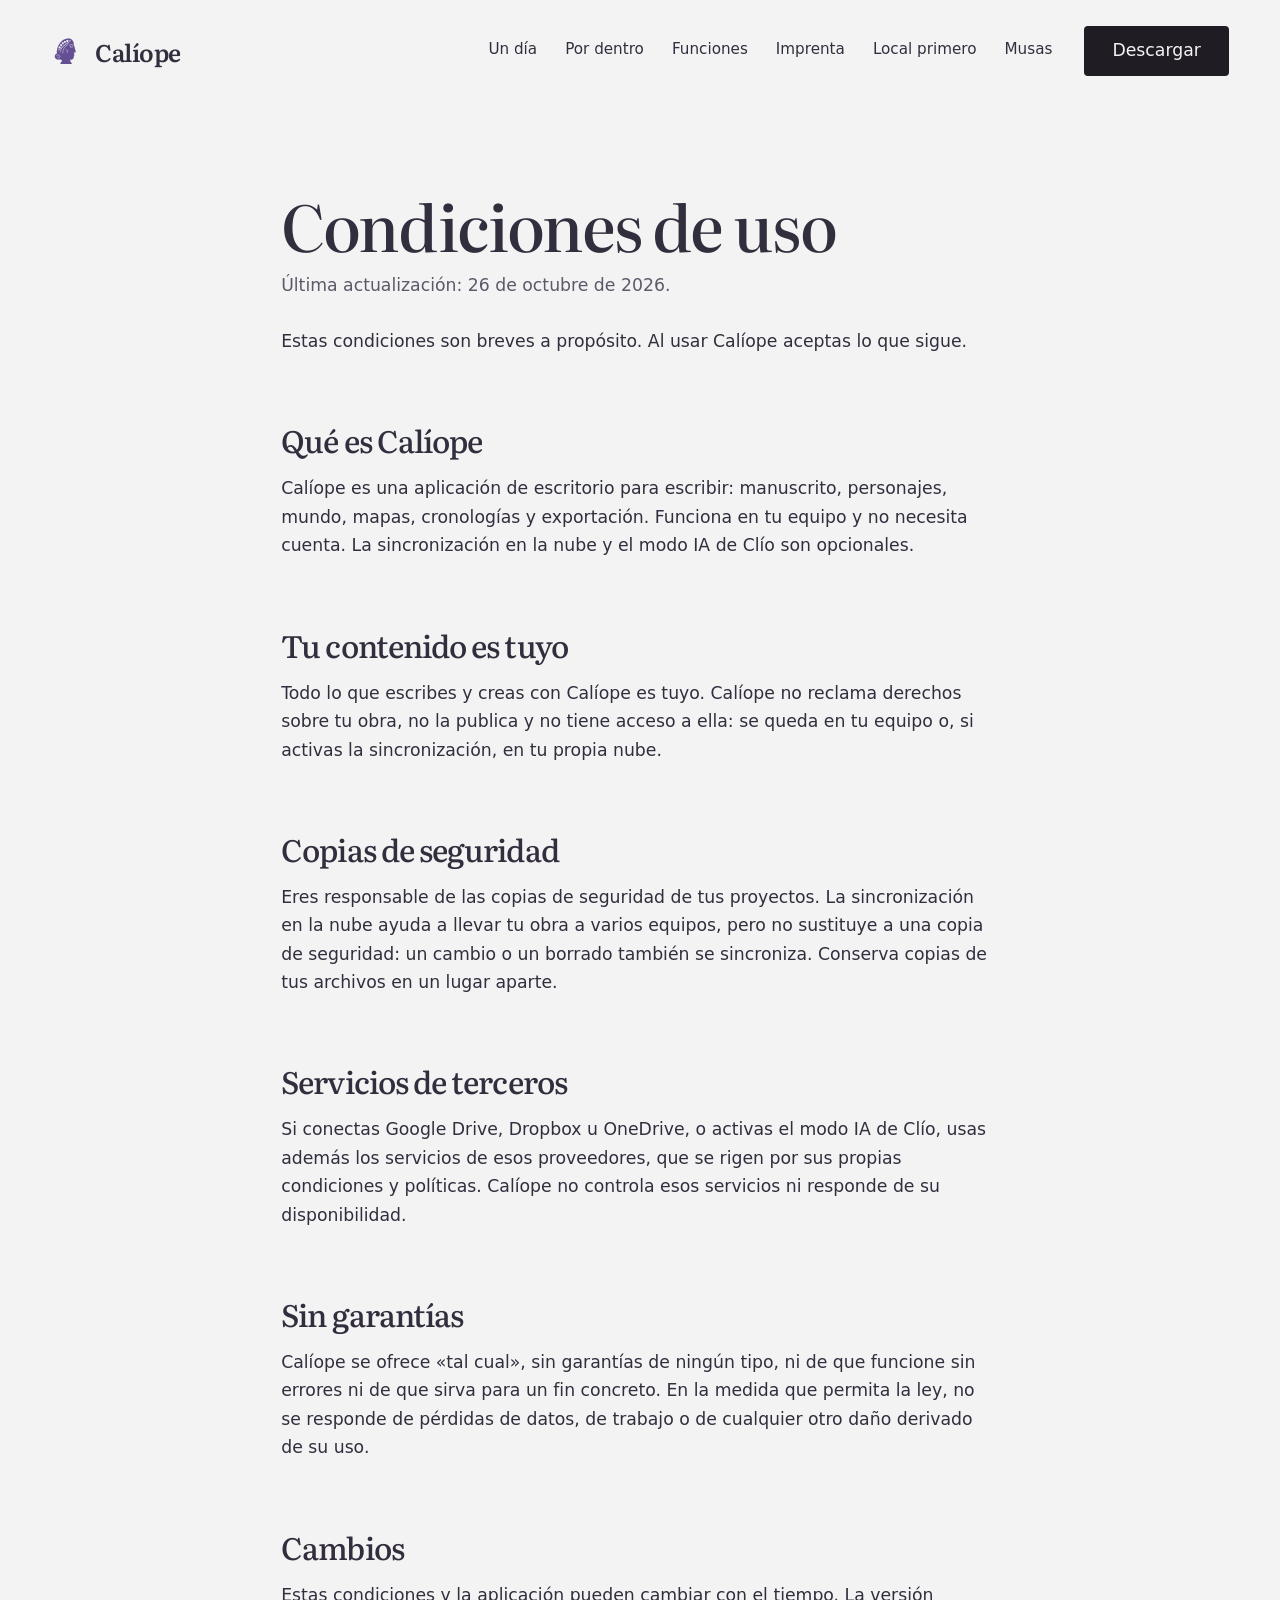
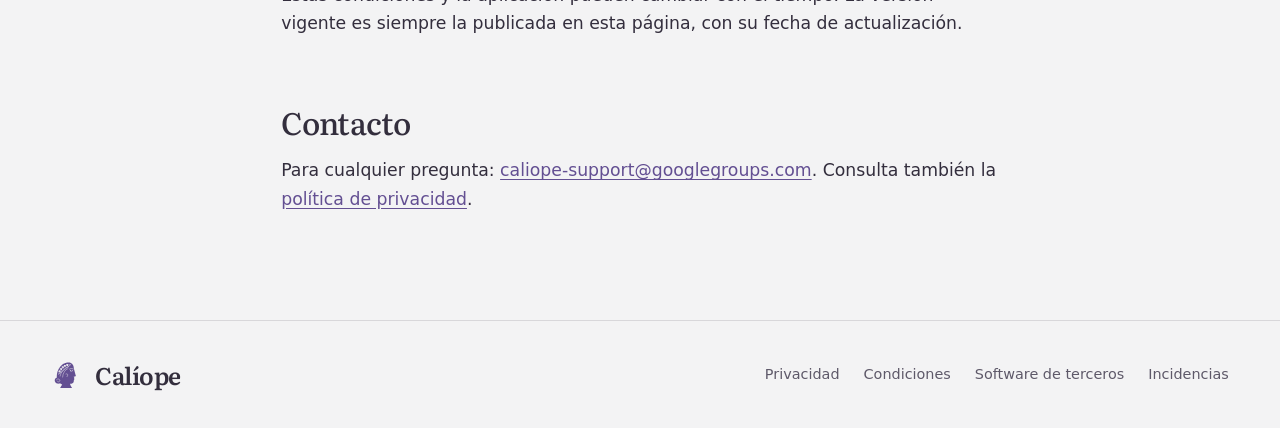
==== docs/condiciones.html @ ecb9c1c0 "Web: páginas de privacidad y condiciones Co-Authored-By: Claude Sonnet 5.5 <noreply@anthropic.com>" ====
<!doctype html>
<html lang="es">
<head>
<meta charset="utf-8">
<meta name="viewport" content="width=device-width, initial-scale=1">
<title>Condiciones de uso — Calíope</title>
<meta name="description" content="Condiciones de uso de Calíope: qué es la aplicación, de quién es tu contenido y qué responsabilidades hay.">
<meta name="theme-color" content="#F3F3F4">
<meta name="color-scheme" content="light">
<meta property="og:title" content="Condiciones de uso — Calíope">
<meta property="og:description" content="Condiciones de uso de Calíope: qué es la aplicación, de quién es tu contenido y qué responsabilidades hay.">
<meta property="og:type" content="website">
<meta property="og:image" content="https://marinaescobar.github.io/caliope/assets/og.png">
<meta name="twitter:card" content="summary_large_image">
<link rel="icon" href="assets/favicon.png" type="image/png" sizes="256x256">
<link rel="apple-touch-icon" href="assets/favicon.png">
<link rel="stylesheet" href="css/style.css">
<link rel="stylesheet" href="css/extra.css">
<style>.doc{padding:clamp(40px,7vw,96px) 0}.doc .wrap{max-width:820px}.doc h1{font-size:clamp(2.4rem,5vw,4rem);line-height:1.02}.doc h2{font-size:clamp(1.5rem,2.4vw,2rem);line-height:1.1;margin:2.2em 0 .5em}.doc p,.doc li{line-height:1.65;max-width:42em}.doc .upd{color:var(--muted);margin:14px 0 28px}.doc ul{padding-left:1.2em}.doc a{color:var(--accent);text-decoration:underline;text-underline-offset:3px}.doc code{overflow-wrap:anywhere}</style>
<script>document.documentElement.className+=" js"</script>
</head>
<body>
<a class="skip" href="#contenido">Saltar al contenido</a>
<svg width="0" height="0" style="position:absolute"><defs>
<symbol id="pen" viewBox="0 0 24 24" fill="none" stroke="currentColor" stroke-width="1.4" stroke-linecap="round" stroke-linejoin="round"><path d="M4 20l1-4L17 4l3 3L8 19z"/><path d="M14 7l3 3"/></symbol>
<symbol id="tree" viewBox="0 0 24 24" fill="none" stroke="currentColor" stroke-width="1.4" stroke-linecap="round" stroke-linejoin="round"><rect x="9" y="3" width="6" height="5" rx="1"/><rect x="3" y="16" width="6" height="5" rx="1"/><rect x="15" y="16" width="6" height="5" rx="1"/><path d="M12 8v4M6 16v-4h12v4"/></symbol>
<symbol id="user" viewBox="0 0 24 24" fill="none" stroke="currentColor" stroke-width="1.4" stroke-linecap="round" stroke-linejoin="round"><circle cx="12" cy="8" r="4"/><path d="M4 21c1-4 4-6 8-6s7 2 8 6"/></symbol>
<symbol id="globe" viewBox="0 0 24 24" fill="none" stroke="currentColor" stroke-width="1.4" stroke-linecap="round" stroke-linejoin="round"><circle cx="12" cy="12" r="9"/><path d="M3 12h18M12 3c3 3 3 15 0 18M12 3c-3 3-3 15 0 18"/></symbol>
<symbol id="net" viewBox="0 0 24 24" fill="none" stroke="currentColor" stroke-width="1.4" stroke-linecap="round" stroke-linejoin="round"><circle cx="6" cy="6" r="2.5"/><circle cx="18" cy="8" r="2.5"/><circle cx="12" cy="18" r="2.5"/><path d="M8 7l8 1M7 8l4 8M17 10l-4 6"/></symbol>
<symbol id="clock" viewBox="0 0 24 24" fill="none" stroke="currentColor" stroke-width="1.4" stroke-linecap="round" stroke-linejoin="round"><circle cx="12" cy="12" r="9"/><path d="M12 7v5l3 2"/></symbol>
<symbol id="map" viewBox="0 0 24 24" fill="none" stroke="currentColor" stroke-width="1.4" stroke-linecap="round" stroke-linejoin="round"><path d="M3 6l6-2 6 2 6-2v14l-6 2-6-2-6 2z"/><path d="M9 4v14M15 6v14"/></symbol>
<symbol id="book" viewBox="0 0 24 24" fill="none" stroke="currentColor" stroke-width="1.4" stroke-linecap="round" stroke-linejoin="round"><path d="M4 5c3-1 6-1 8 1 2-2 5-2 8-1v13c-3-1-6-1-8 1-2-2-5-2-8-1z"/><path d="M12 6v13"/></symbol>
<symbol id="wifi" viewBox="0 0 24 24" fill="none" stroke="currentColor" stroke-width="1.4" stroke-linecap="round" stroke-linejoin="round"><path d="M3 9c5-5 13-5 18 0M6 13c3-3 9-3 12 0M12 18h.01"/><path d="M4 4l16 16"/></symbol>
<symbol id="key" viewBox="0 0 24 24" fill="none" stroke="currentColor" stroke-width="1.4" stroke-linecap="round" stroke-linejoin="round"><circle cx="8" cy="12" r="4"/><path d="M12 12h9M18 12v4"/></symbol>
<symbol id="save" viewBox="0 0 24 24" fill="none" stroke="currentColor" stroke-width="1.4" stroke-linecap="round" stroke-linejoin="round"><path d="M5 4h12l2 2v14H5z"/><path d="M8 4v5h7V4M8 20v-6h8v6"/></symbol>
<symbol id="dl" viewBox="0 0 24 24" fill="none" stroke="currentColor" stroke-width="1.8" stroke-linecap="round" stroke-linejoin="round"><path d="M12 4v11M7 11l5 5 5-5M5 20h14"/></symbol>
</defs></svg>

<header class="top"><a class="brand" href="index.html"><span class="mark" aria-hidden="true"><!--LOGO--><svg xmlns="http://www.w3.org/2000/svg" viewBox="0 0 100 100"><defs><mask id="m" maskUnits="userSpaceOnUse" x="0" y="0" width="100" height="100"><rect width="100" height="100" fill="#fff"/><path d="M57.00 19.50C41.00 19.50 27.00 30.00 22.50 47.00Z" fill="none" stroke="#000" stroke-width="1.25" stroke-linecap="round"/><path d="M50.21 19.38C51.03 22.15 48.99 24.60 46.12 24.30C45.30 21.53 47.35 19.07 50.21 19.38Z" fill="#000"/><path d="M50.53 20.82C48.04 22.29 45.16 20.90 44.76 18.04C47.25 16.58 50.13 17.97 50.53 20.82Z" fill="#000"/><path d="M42.95 21.58C44.34 24.11 42.86 26.94 39.99 27.26C38.60 24.73 40.08 21.89 42.95 21.58Z" fill="#000"/><path d="M43.56 22.92C41.44 24.88 38.33 24.14 37.34 21.43C39.45 19.47 42.56 20.22 43.56 22.92Z" fill="#000"/><path d="M36.34 25.26C38.24 27.44 37.40 30.52 34.67 31.44C32.77 29.27 33.61 26.18 36.34 25.26Z" fill="#000"/><path d="M37.23 26.45C35.58 28.81 32.38 28.75 30.83 26.32C32.48 23.95 35.68 24.01 37.23 26.45Z" fill="#000"/><path d="M30.60 30.34C32.92 32.06 32.76 35.25 30.28 36.73C27.96 35.01 28.13 31.81 30.60 30.34Z" fill="#000"/><path d="M31.72 31.31C30.61 33.97 27.47 34.58 25.44 32.54C26.55 29.87 29.69 29.26 31.72 31.31Z" fill="#000"/><path d="M25.94 36.70C28.56 37.90 29.07 41.06 26.95 43.02C24.33 41.82 23.82 38.67 25.94 36.70Z" fill="#000"/><path d="M27.23 37.42C26.70 40.25 23.76 41.51 21.34 39.93C21.87 37.10 24.81 35.84 27.23 37.42Z" fill="#000"/><path d="M52 25.5C38 29 29 41 27 53" fill="none" stroke="#000" stroke-width="1.25" stroke-linecap="round" stroke-linejoin="round"/><path d="M50 31C41 35 35 44 34 56" fill="none" stroke="#000" stroke-width="1.25" stroke-linecap="round" stroke-linejoin="round"/><path d="M16 64C19 60 25 61 26 66C26 70 21 72 19 69" fill="none" stroke="#000" stroke-width="1.25" stroke-linecap="round" stroke-linejoin="round"/><path d="M44 47C49 44.5 51.5 50 47 55" fill="none" stroke="#000" stroke-width="1.25" stroke-linecap="round" stroke-linejoin="round"/><path d="M54.5 32.5C58 30.5 62 30.5 65.2 32.2" fill="none" stroke="#000" stroke-width="1.5" stroke-linecap="round"/><path d="M55.5 37.5C57.5 34.8 62 34.8 64.8 37.2C62 40 57.5 40.2 55.5 37.5Z" fill="#000"/><circle cx="60.4" cy="37.3" r="1.9" fill="#fff"/></mask></defs><path d="M54.00 13.00L55.46 13.35L56.86 13.83L58.17 14.44L59.41 15.16L60.56 16.00L61.63 16.93L62.61 17.95L63.50 19.06L64.30 20.25L65.00 21.50L65.60 22.81L66.09 24.18L66.49 25.59L66.77 27.03L66.94 28.51L67.00 30.00L72.50 50.50L73.19 52.31L72.31 53.69L70.00 54.50L66.50 55.20L68.12 57.40L69.00 59.00L68.36 60.15L67.50 61.00L68.50 62.56L68.00 64.50L66.91 66.06L66.80 68.00L66.85 69.49L66.50 70.94L65.75 72.28L64.59 73.49L63.00 74.50L61.75 75.03L60.52 75.42L59.31 75.70L58.15 75.88L57.04 75.97L56.00 76.00L56.30 77.09L56.64 78.18L57.04 79.27L57.49 80.36L57.98 81.45L58.53 82.55L59.12 83.64L59.77 84.73L60.46 85.82L61.21 86.91L62.00 88.00L27.00 88.00L27.67 86.70L28.33 85.47L29.00 84.30L29.67 83.17L30.33 82.09L31.00 81.04L31.67 80.01L32.33 79.00L33.00 78.00L31.84 77.46L30.70 76.87L29.59 76.23L28.51 75.56L27.47 74.83L26.69 74.25L25.16 74.91L23.39 75.35L21.50 75.50L19.61 75.35L17.84 74.91L16.20 74.20L14.73 73.27L13.47 72.12L12.43 70.79L11.66 69.31L11.17 67.71L11.00 66.00L11.17 64.29L11.66 62.69L12.43 61.21L13.47 59.88L14.73 58.73L16.20 57.80L17.12 57.40L17.04 56.42L17.00 55.00L17.02 53.44L17.10 51.88L17.22 50.34L17.39 48.82L17.60 47.30L17.86 45.80L18.17 44.32L18.52 42.86L18.91 41.42L19.35 39.99L19.83 38.59L20.35 37.22L20.91 35.86L21.51 34.54L22.14 33.24L22.82 31.96L23.53 30.72L24.28 29.51L25.06 28.33L25.88 27.19L26.74 26.08L27.62 25.00L28.54 23.96L29.50 22.96L30.48 22.00L31.49 21.08L32.53 20.21L33.60 19.37L34.70 18.59L35.83 17.84L36.98 17.15L38.16 16.50L39.36 15.91L40.59 15.36L41.84 14.87L43.11 14.43L44.40 14.04L45.72 13.72L47.05 13.45L48.40 13.23L49.78 13.08L51.17 12.99L52.58 12.96L54.00 13.00Z" fill="currentColor" mask="url(#m)"/></svg><!--/LOGO--></span>Calíope</a>
<nav class="links"><a href="index.html#dia">Un día</a><a href="index.html#dentro">Por dentro</a><a href="index.html#funciones">Funciones</a><a href="index.html#imprenta">Imprenta</a><a href="index.html#local">Local primero</a><a href="index.html#musas">Musas</a></nav>
<a class="btn" href="index.html#descarga">Descargar</a></header>

<main id="contenido" tabindex="-1">
<section class="doc"><div class="wrap">
<h1>Condiciones de uso</h1>
<p class="upd">Última actualización: 26 de octubre de 2026.</p>
<p>Estas condiciones son breves a propósito. Al usar Calíope aceptas lo que sigue.</p>

<h2>Qué es Calíope</h2>
<p>Calíope es una aplicación de escritorio para escribir: manuscrito, personajes, mundo, mapas, cronologías y exportación. Funciona en tu equipo y no necesita cuenta. La sincronización en la nube y el modo IA de Clío son opcionales.</p>

<h2>Tu contenido es tuyo</h2>
<p>Todo lo que escribes y creas con Calíope es tuyo. Calíope no reclama derechos sobre tu obra, no la publica y no tiene acceso a ella: se queda en tu equipo o, si activas la sincronización, en tu propia nube.</p>

<h2>Copias de seguridad</h2>
<p>Eres responsable de las copias de seguridad de tus proyectos. La sincronización en la nube ayuda a llevar tu obra a varios equipos, pero no sustituye a una copia de seguridad: un cambio o un borrado también se sincroniza. Conserva copias de tus archivos en un lugar aparte.</p>

<h2>Servicios de terceros</h2>
<p>Si conectas Google Drive, Dropbox u OneDrive, o activas el modo IA de Clío, usas además los servicios de esos proveedores, que se rigen por sus propias condiciones y políticas. Calíope no controla esos servicios ni responde de su disponibilidad.</p>

<h2>Sin garantías</h2>
<p>Calíope se ofrece «tal cual», sin garantías de ningún tipo, ni de que funcione sin errores ni de que sirva para un fin concreto. En la medida que permita la ley, no se responde de pérdidas de datos, de trabajo o de cualquier otro daño derivado de su uso.</p>

<h2>Cambios</h2>
<p>Estas condiciones y la aplicación pueden cambiar con el tiempo. La versión vigente es siempre la publicada en esta página, con su fecha de actualización.</p>

<h2>Contacto</h2>
<p>Para cualquier pregunta: <a href="mailto:caliope-support@googlegroups.com">caliope-support@googlegroups.com</a>. Consulta también la <a href="privacidad.html">política de privacidad</a>.</p>
</div></section>
</main>
<footer><div class="wrap"><a class="brand" href="index.html"><span class="mark" aria-hidden="true"><!--LOGO--><svg xmlns="http://www.w3.org/2000/svg" viewBox="0 0 100 100"><defs><mask id="m" maskUnits="userSpaceOnUse" x="0" y="0" width="100" height="100"><rect width="100" height="100" fill="#fff"/><path d="M57.00 19.50C41.00 19.50 27.00 30.00 22.50 47.00Z" fill="none" stroke="#000" stroke-width="1.25" stroke-linecap="round"/><path d="M50.21 19.38C51.03 22.15 48.99 24.60 46.12 24.30C45.30 21.53 47.35 19.07 50.21 19.38Z" fill="#000"/><path d="M50.53 20.82C48.04 22.29 45.16 20.90 44.76 18.04C47.25 16.58 50.13 17.97 50.53 20.82Z" fill="#000"/><path d="M42.95 21.58C44.34 24.11 42.86 26.94 39.99 27.26C38.60 24.73 40.08 21.89 42.95 21.58Z" fill="#000"/><path d="M43.56 22.92C41.44 24.88 38.33 24.14 37.34 21.43C39.45 19.47 42.56 20.22 43.56 22.92Z" fill="#000"/><path d="M36.34 25.26C38.24 27.44 37.40 30.52 34.67 31.44C32.77 29.27 33.61 26.18 36.34 25.26Z" fill="#000"/><path d="M37.23 26.45C35.58 28.81 32.38 28.75 30.83 26.32C32.48 23.95 35.68 24.01 37.23 26.45Z" fill="#000"/><path d="M30.60 30.34C32.92 32.06 32.76 35.25 30.28 36.73C27.96 35.01 28.13 31.81 30.60 30.34Z" fill="#000"/><path d="M31.72 31.31C30.61 33.97 27.47 34.58 25.44 32.54C26.55 29.87 29.69 29.26 31.72 31.31Z" fill="#000"/><path d="M25.94 36.70C28.56 37.90 29.07 41.06 26.95 43.02C24.33 41.82 23.82 38.67 25.94 36.70Z" fill="#000"/><path d="M27.23 37.42C26.70 40.25 23.76 41.51 21.34 39.93C21.87 37.10 24.81 35.84 27.23 37.42Z" fill="#000"/><path d="M52 25.5C38 29 29 41 27 53" fill="none" stroke="#000" stroke-width="1.25" stroke-linecap="round" stroke-linejoin="round"/><path d="M50 31C41 35 35 44 34 56" fill="none" stroke="#000" stroke-width="1.25" stroke-linecap="round" stroke-linejoin="round"/><path d="M16 64C19 60 25 61 26 66C26 70 21 72 19 69" fill="none" stroke="#000" stroke-width="1.25" stroke-linecap="round" stroke-linejoin="round"/><path d="M44 47C49 44.5 51.5 50 47 55" fill="none" stroke="#000" stroke-width="1.25" stroke-linecap="round" stroke-linejoin="round"/><path d="M54.5 32.5C58 30.5 62 30.5 65.2 32.2" fill="none" stroke="#000" stroke-width="1.5" stroke-linecap="round"/><path d="M55.5 37.5C57.5 34.8 62 34.8 64.8 37.2C62 40 57.5 40.2 55.5 37.5Z" fill="#000"/><circle cx="60.4" cy="37.3" r="1.9" fill="#fff"/></mask></defs><path d="M54.00 13.00L55.46 13.35L56.86 13.83L58.17 14.44L59.41 15.16L60.56 16.00L61.63 16.93L62.61 17.95L63.50 19.06L64.30 20.25L65.00 21.50L65.60 22.81L66.09 24.18L66.49 25.59L66.77 27.03L66.94 28.51L67.00 30.00L72.50 50.50L73.19 52.31L72.31 53.69L70.00 54.50L66.50 55.20L68.12 57.40L69.00 59.00L68.36 60.15L67.50 61.00L68.50 62.56L68.00 64.50L66.91 66.06L66.80 68.00L66.85 69.49L66.50 70.94L65.75 72.28L64.59 73.49L63.00 74.50L61.75 75.03L60.52 75.42L59.31 75.70L58.15 75.88L57.04 75.97L56.00 76.00L56.30 77.09L56.64 78.18L57.04 79.27L57.49 80.36L57.98 81.45L58.53 82.55L59.12 83.64L59.77 84.73L60.46 85.82L61.21 86.91L62.00 88.00L27.00 88.00L27.67 86.70L28.33 85.47L29.00 84.30L29.67 83.17L30.33 82.09L31.00 81.04L31.67 80.01L32.33 79.00L33.00 78.00L31.84 77.46L30.70 76.87L29.59 76.23L28.51 75.56L27.47 74.83L26.69 74.25L25.16 74.91L23.39 75.35L21.50 75.50L19.61 75.35L17.84 74.91L16.20 74.20L14.73 73.27L13.47 72.12L12.43 70.79L11.66 69.31L11.17 67.71L11.00 66.00L11.17 64.29L11.66 62.69L12.43 61.21L13.47 59.88L14.73 58.73L16.20 57.80L17.12 57.40L17.04 56.42L17.00 55.00L17.02 53.44L17.10 51.88L17.22 50.34L17.39 48.82L17.60 47.30L17.86 45.80L18.17 44.32L18.52 42.86L18.91 41.42L19.35 39.99L19.83 38.59L20.35 37.22L20.91 35.86L21.51 34.54L22.14 33.24L22.82 31.96L23.53 30.72L24.28 29.51L25.06 28.33L25.88 27.19L26.74 26.08L27.62 25.00L28.54 23.96L29.50 22.96L30.48 22.00L31.49 21.08L32.53 20.21L33.60 19.37L34.70 18.59L35.83 17.84L36.98 17.15L38.16 16.50L39.36 15.91L40.59 15.36L41.84 14.87L43.11 14.43L44.40 14.04L45.72 13.72L47.05 13.45L48.40 13.23L49.78 13.08L51.17 12.99L52.58 12.96L54.00 13.00Z" fill="currentColor" mask="url(#m)"/></svg><!--/LOGO--></span>Calíope</a><div class="links"><a href="privacidad.html">Privacidad</a><a href="condiciones.html">Condiciones</a><a href="https://github.com/marinaescobar/caliope/blob/main/THIRD_PARTY.md">Software de terceros</a><a href="https://github.com/marinaescobar/caliope/issues">Incidencias</a></div></div></footer>
</body>
</html>
---- docs/css/style.css ----
:root{--paper:#F3F3F4;--paper2:#ECEBEE;--paper3:#F9F8F9;--ink:#332E3D;--muted:#5E5969;--plum:#1F1C24;--accent:#634F92;--accent-d:#584681;--lilac:#DCD4ED;--sage:#4E7C5D;--on-dark:#D7D3DF;--on-dark-2:#A7A1B5;--dark-2:#312E37;--sage-on-dark:#97C4A6;
--serif:"Literata",Georgia,serif;--sans:"Segoe UI Variable Text","Segoe UI",system-ui,-apple-system,sans-serif;--ease:cubic-bezier(.16,1,.3,1)}
*{box-sizing:border-box}
html{scroll-behavior:smooth}
body{margin:0;background:var(--paper);color:var(--ink);font:400 1.08rem/1.7 var(--sans);-webkit-font-smoothing:antialiased}
a{color:inherit;text-decoration:none}
.wrap{max-width:1320px;margin:0 auto;padding:0 clamp(20px,4vw,56px)}
h1,h2,h3{font-family:var(--serif);font-weight:500;line-height:.98;margin:0;letter-spacing:-.03em;text-wrap:balance}
section{padding:clamp(80px,10vw,150px) 0}
header.top{display:flex;align-items:center;gap:32px;padding:26px clamp(20px,4vw,56px)}
.brand{font:600 1.5rem var(--serif);letter-spacing:-.02em;display:flex;gap:10px;align-items:center}
.brand .mark{display:block;width:34px;height:34px;color:var(--accent)}.brand .mark svg{display:block;width:100%;height:100%}
.top .links{margin-left:auto;display:flex;gap:28px;font-size:.95rem}
.top .links a{padding:6px 0;border-bottom:2px solid transparent}
.top .links a:hover{border-color:var(--accent)}
.btn{display:inline-flex;align-items:center;min-height:50px;padding:0 28px;background:var(--plum);color:var(--paper);font-weight:500;border-radius:4px;transition:transform .5s var(--ease),background .3s}
.btn:hover{background:var(--accent)}.btn:active{transform:scale(.98)}
.btn.ghost{background:transparent;color:var(--ink);padding:0 4px;border-bottom:2px solid var(--ink);border-radius:0;min-height:44px}
/* hero */
.hero{padding:clamp(40px,6vw,90px) 0 clamp(64px,8vw,110px)}
.hero aside .nota{margin:20px 0 0;font-size:.95rem;color:var(--muted)}
.dl .btn.big{width:100%;max-width:380px}
.hero .wrap{display:grid;grid-template-columns:minmax(0,8fr) minmax(0,4fr);gap:clamp(24px,4vw,64px);align-items:end}
.hero h1{font-size:clamp(4rem,10.4vw,10.5rem);font-variation-settings:"opsz" 144}
.hero h1 span{display:block;color:var(--accent);font-style:italic;font-weight:400}
.hero aside p{margin:0 0 28px;font-size:1.2rem;max-width:22em}
.plate{margin-top:clamp(40px,6vw,80px);position:relative}
.plate .img{margin-left:clamp(0px,12vw,200px);background:var(--plum);border-radius:6px;overflow:hidden;box-shadow:0 40px 70px -30px rgba(31,28,36,.40)}
.plate img{display:block;width:100%;height:auto}
.plate figcaption{font-size:.9rem;color:var(--muted);margin:14px 0 0 clamp(0px,12vw,200px)}
/* funciones */
.fun{background:var(--paper2);padding:clamp(48px,6vw,84px) 0}
.fun .intro{display:grid;grid-template-columns:minmax(0,6fr) minmax(0,5fr);gap:40px;align-items:end;margin-bottom:clamp(24px,3vw,36px)}
.fun h2{font-size:clamp(2rem,3.6vw,3.2rem);line-height:1.05}
.fun .intro p{color:var(--muted);margin:0;max-width:30em;font-size:.98rem;line-height:1.55}
.deck{display:grid;grid-template-columns:repeat(4,minmax(0,1fr));gap:14px}
.card{position:relative;height:176px;background:var(--paper3);padding:20px;overflow:hidden;border-radius:4px;outline-offset:3px;display:flex;flex-direction:column;align-items:center;justify-content:center;gap:14px;text-align:center;transition:background .4s,color .4s,transform .6s var(--ease)}
.card svg{width:30px;height:30px;color:var(--sage);display:block}
.card h3{font-size:1.4rem;line-height:1.1}
.card p{position:absolute;inset:0;margin:0;padding:20px;background:var(--plum);color:var(--on-dark);font-size:.9rem;line-height:1.5;text-align:left;display:flex;align-items:center;opacity:0;transform:translateY(14px);transition:opacity .4s,transform .6s var(--ease)}
.card:hover p,.card:focus p{opacity:1;transform:none}
.card:hover{transform:translateY(-4px)}
.card.imp{background:var(--lilac)}
.card.imp svg{color:var(--plum)}
/* imprenta */
.imp-sec{background:var(--plum);color:var(--on-dark)}
.imp-sec .wrap{display:grid;grid-template-columns:minmax(0,5fr) minmax(0,7fr);gap:clamp(32px,6vw,96px);align-items:center}
.imp-sec h2{font-size:clamp(3rem,6vw,5.6rem)}
.imp-sec p{color:var(--on-dark-2);max-width:28em;margin:24px 0 0}
.fmts{display:flex;gap:10px;flex-wrap:wrap;margin-top:30px}
.fmt{padding:6px 16px;border-radius:4px;background:var(--dark-2);color:var(--sage-on-dark);font-weight:600;font-size:.9rem}
.book{display:flex;justify-content:center;gap:0}
.page{width:min(48%,300px);aspect-ratio:3/4.2;background:var(--paper3);color:var(--ink);padding:28px 24px;font-family:var(--serif);box-shadow:0 30px 60px rgba(0,0,0,.4)}
.page.l{border-radius:4px 0 0 4px;transform:rotate(-1.2deg)}.page.r{border-radius:0 4px 4px 0;transform:rotate(1deg)}
.page .ep{font-style:italic;font-size:.9rem;text-align:right;margin-bottom:26px}
.page h3{font-size:1.7rem;text-align:center;margin-bottom:16px;font-weight:600}
.page p{margin:0 0 8px;font-size:.92rem;line-height:1.55;color:var(--ink);max-width:none}
.page.r p:first-child{text-indent:0}
.capt{text-align:center;font-size:.82rem;color:var(--on-dark-2);margin-top:22px}
/* local */
.loc .wrap{display:grid;grid-template-columns:minmax(0,4fr) minmax(0,8fr);gap:clamp(32px,6vw,96px)}
.loc h2{font-size:clamp(2.8rem,5vw,4.6rem)}
.loc .lead{color:var(--muted);margin:24px 0 0}
.lines{display:grid;gap:18px}
.line{position:relative;height:150px;padding:26px 30px;background:var(--paper3);border-radius:4px;overflow:hidden;display:flex;align-items:center;gap:24px;outline-offset:3px}
.line svg{width:36px;height:36px;color:var(--sage);flex:none}
.line h3{font-size:2rem}
.line p{position:absolute;inset:0;margin:0;padding:28px 30px 28px 96px;background:var(--lilac);color:var(--plum);display:flex;align-items:center;opacity:0;transition:opacity .35s}
.line:hover p,.line:focus p{opacity:1}
/* musas */
.mus{background:var(--paper2)}
.mus h2{font-size:clamp(3rem,6vw,5.6rem);max-width:12em}
.mus .lead{color:var(--muted);max-width:34em;margin:24px 0 clamp(36px,5vw,64px)}
.pair{display:grid;grid-template-columns:repeat(2,minmax(0,1fr));gap:18px}
.muse{background:var(--paper3);padding:clamp(26px,3vw,44px);min-height:300px;border-radius:4px}
.muse h3{font-size:2.8rem}
.tag{font:600 .85rem var(--sans);letter-spacing:0;padding:3px 12px;border-radius:4px;margin-left:12px;vertical-align:middle}
.tag.ai{background:transparent;color:#3F6A4F;box-shadow:inset 0 0 0 1px var(--sage)}.tag.no{background:var(--lilac);color:var(--plum)}
.muse p{margin:18px 0 0;color:var(--muted)}
/* capturas */
.shots h2{font-size:clamp(2.4rem,4.4vw,4rem);line-height:1.02;max-width:14em}
.shots .lead{color:var(--muted);max-width:34em;margin:20px 0 clamp(28px,4vw,48px)}
.gal{display:grid;grid-template-columns:repeat(2,minmax(0,1fr));gap:36px 24px}
.gal figure{margin:0}
.gal .fr{background:var(--plum);border-radius:6px;padding:10px;aspect-ratio:16/10;display:flex;align-items:center;justify-content:center;box-shadow:0 30px 50px -28px rgba(31,28,36,.42),0 0 0 1px rgba(31,28,36,.12)}
.gal img{display:block;max-width:100%;max-height:100%;width:auto;height:auto;border-radius:3px}
.gal figcaption{margin:14px 0 0;font-size:.95rem;line-height:1.5;color:var(--muted)}
.gal figcaption b{display:block;font:500 1.3rem/1.2 var(--serif);color:var(--ink);margin-bottom:4px}
/* instalacion */
.inst h2{font-size:clamp(2.6rem,5vw,4.6rem);line-height:1}
.inst .wrap{display:grid;grid-template-columns:minmax(0,5fr) minmax(0,7fr);gap:clamp(32px,6vw,96px);align-items:start}
.inst .lead{color:var(--muted);margin:22px 0 28px;max-width:26em}
.dl{display:flex;flex-direction:column;gap:12px;align-items:flex-start}
.btn.big{min-height:64px;padding:0 34px;font-size:1.15rem;gap:14px;background:var(--accent)}
.btn.big:hover{background:var(--plum)}
.btn.big small{display:block;font-size:.78rem;font-weight:400;opacity:.85;line-height:1.2}
.btn.big svg{width:24px;height:24px;flex:none}
.dl .alt{font-size:.98rem;border-bottom:2px solid var(--ink);padding:6px 0 4px}
.reqs{list-style:none;margin:30px 0 0;padding:0;font-size:.95rem;color:var(--muted);display:grid;gap:8px}
.reqs li{padding-left:18px;position:relative}
.reqs li::before{content:"";position:absolute;left:0;top:.75em;width:8px;height:2px;background:var(--sage)}
.reqs b{color:var(--ink);font-weight:600}
.os{display:grid;grid-template-columns:repeat(2,minmax(0,1fr));gap:clamp(24px,4vw,56px)}
.os h3{font-size:1.9rem;padding-bottom:12px;border-bottom:1px solid rgba(51,46,61,.22);margin-bottom:6px}
.os ol{list-style:none;counter-reset:s;margin:0;padding:0}
.os li{counter-increment:s;position:relative;padding:14px 0 14px 46px;font-size:1rem;line-height:1.55}
.os li::before{content:counter(s);position:absolute;left:0;top:12px;font:500 1.7rem/1 var(--serif);color:var(--accent)}
.os code{font-size:.82rem;background:var(--paper2);padding:2px 6px;border-radius:3px;word-break:break-all}
.os .note{font-size:.9rem;color:var(--muted);margin:10px 0 0}
.inst .nota{margin:36px 0 0;font:500 1.2rem/1.4 var(--serif)}
@media(max-width:1100px){
 .hero .wrap,.fun .intro,.imp-sec .wrap,.loc .wrap,.inst .wrap{grid-template-columns:1fr}
 .deck{grid-template-columns:repeat(2,minmax(0,1fr))}
 .top .links{display:none}.top .btn{margin-left:auto}
 .plate .img,.plate figcaption{margin-left:0}
}
@media(max-width:700px){.deck,.pair,.os,.gal{grid-template-columns:1fr}.line p{padding-left:30px}.card{height:150px}.btn.big{width:100%}.top .btn{padding:0 18px}}
@media(prefers-reduced-motion:reduce){*{transition:none!important}}
footer{padding:36px 0;border-top:1px solid rgba(51,46,61,.14);font-size:.9rem;color:var(--muted)}footer .wrap{display:flex;flex-wrap:wrap;gap:16px 40px;justify-content:space-between;align-items:center}footer .links{display:flex;flex-wrap:wrap;gap:8px 24px}footer .brand{color:var(--ink)}
---- docs/css/extra.css ----
/* Calíope web: piezas añadidas en la versión «Lavanda en papel» (recorrido, galería con pestañas, Imprenta, preguntas). */
@font-face{font-family:"Literata";src:url(../assets/fonts/Literata-VF.ttf) format("truetype");font-weight:200 900;font-style:normal;font-display:swap}
@font-face{font-family:"Literata";src:url(../assets/fonts/Literata-Italic-VF.ttf) format("truetype");font-weight:200 900;font-style:italic;font-display:swap}
:root{--dark-2:#312E37;--on-dark:#D7D3DF;--on-dark-2:#A7A1B5;--sage-on-dark:#97C4A6}

/* accesibilidad */
.skip{position:absolute;left:12px;top:-64px;z-index:50;background:var(--plum);color:var(--paper);padding:12px 18px;border-radius:4px;font-weight:600}
.skip:focus{top:12px}
a:focus-visible,.btn:focus-visible,.card:focus-visible,.line:focus-visible,.brand:focus-visible{outline:3px solid var(--accent);outline-offset:3px;border-radius:4px}
.imp-sec a:focus-visible,.imp-sec button:focus-visible{outline-color:var(--on-dark)}
.card.open p,.line.open p{opacity:1;transform:none}
.card[role=button],.line[role=button]{cursor:pointer}
.card.open{transform:translateY(-4px)}
@media(hover:none){.card:hover p,.line:hover p{opacity:0}.card.open p,.line.open p{opacity:1}}
main:focus{outline:none}
html:not(.js) .tl,html:not(.js) .gt,html:not(.js) .fmtab{display:none}

/* marco de captura compartido */
.fr{background:var(--plum);border-radius:6px;padding:10px;aspect-ratio:16/10;display:flex;align-items:center;justify-content:center;box-shadow:0 30px 50px -28px rgba(31,28,36,.42),0 0 0 1px rgba(31,28,36,.12);margin:0;overflow:hidden}
.fr img{display:block;max-width:100%;max-height:100%;width:auto;height:auto;border-radius:3px}
[data-theme=light] .fr{background:var(--paper2)}

/* Un día con Calíope */
.day{padding:clamp(64px,8vw,120px) 0}
.day h2{font-size:clamp(2.6rem,5vw,4.6rem);line-height:1}
.day .lead{color:var(--muted);max-width:32em;margin:18px 0 0}
.story{margin-top:clamp(28px,4vw,48px)}
.chapters{list-style:none;margin:0;padding:0;display:grid;gap:clamp(44px,5vw,80px)}
.ch{display:grid;grid-template-columns:minmax(0,4fr) minmax(0,8fr);gap:clamp(24px,4vw,56px);align-items:center}
.ch .k{display:block;font:500 3.2rem/1 var(--serif);color:var(--accent);letter-spacing:-.02em}
.ch .lbl{display:block;color:var(--muted);font-size:.95rem;margin:6px 0 16px}
.ch h3{font-size:clamp(1.6rem,2.3vw,2.2rem);line-height:1.08;margin-bottom:12px}
.ch p{margin:0;color:var(--muted);max-width:26em}
.ch .fr.bk{aspect-ratio:auto;padding:28px 12px}
.ctrl{display:none}
.is-stage .chapters{gap:0}
.is-stage .ch{grid-area:1/1;opacity:0;visibility:hidden;transition:opacity .22s ease,visibility 0s .22s}
.is-stage .ch.on{opacity:1;visibility:visible;transition:opacity .4s var(--ease) .22s}
.is-stage .ch .t{transform:translateY(14px);transition:transform .7s var(--ease)}
.is-stage .ch.on .t{transform:none}
.is-stage .ctrl{display:flex;align-items:center;justify-content:space-between;gap:12px 20px;margin-top:30px;flex-wrap:wrap}
.ctrl button{font:500 1rem var(--sans);min-height:48px;padding:0 22px;border:0;border-radius:4px;background:var(--plum);color:var(--paper);cursor:pointer;transition:background .3s}
.ctrl button:hover:not(:disabled){background:var(--accent)}
.ctrl button:disabled{background:var(--paper2);color:var(--muted);cursor:default}
.ctrl button:focus-visible,.dots button:focus-visible,.story:focus-visible{outline:3px solid var(--accent);outline-offset:3px}
.dots{display:flex;gap:2px;list-style:none;margin:0;padding:0}
.dots button{width:44px;height:44px;padding:0;background:transparent;display:grid;place-items:center;color:inherit}
.dots button::before{content:"";width:11px;height:11px;border-radius:50%;background:var(--paper2);box-shadow:inset 0 0 0 2px var(--muted);transition:background .3s,transform .3s var(--ease)}
.dots button[aria-current=true]::before{background:var(--accent);box-shadow:none;transform:scale(1.35)}
.dots button:hover:not(:disabled){background:transparent}
.sr{position:absolute;width:1px;height:1px;overflow:hidden;clip:rect(0 0 0 0);white-space:nowrap}
.story{touch-action:pan-y}

/* Mírala por dentro */
.gbar{display:flex;flex-wrap:wrap;gap:14px 24px;justify-content:space-between;align-items:center;margin:0 0 28px}
.tl{display:flex;flex-wrap:wrap;gap:6px}
.tl button{font:500 1rem var(--sans);border:0;border-radius:4px;background:var(--paper2);color:var(--ink);padding:10px 20px;min-height:44px;cursor:pointer;transition:background .3s,color .3s}
.tl button:hover{background:var(--lilac)}
.tl button[aria-selected=true]{background:var(--ink);color:var(--paper)}
.tl button:focus-visible,.gt button:focus-visible{outline:3px solid var(--accent);outline-offset:3px}
.gt{display:inline-flex;border-radius:4px;box-shadow:inset 0 0 0 1.5px var(--ink);overflow:hidden}
.gt button{font:500 .95rem var(--sans);border:0;background:transparent;color:var(--ink);padding:10px 20px;min-height:44px;cursor:pointer}
.gt button[aria-pressed=true]{background:var(--ink);color:var(--paper)}
.tabs{min-width:0}
.tp{display:grid;gap:36px 24px;grid-template-columns:repeat(auto-fit,minmax(min(100%,400px),1fr))}
.tp[hidden]{display:none}
.tp figure{margin:0;min-width:0}
.tp .fr{box-shadow:0 30px 50px -28px rgba(31,28,36,.42),0 0 0 1px rgba(31,28,36,.12)}
.tp figcaption{margin:14px 0 0;font-size:.95rem;line-height:1.5;color:var(--muted)}
.tp figcaption b{display:block;font:500 1.3rem/1.2 var(--serif);color:var(--ink);margin-bottom:4px}

/* Imprenta */
.imp-sec{padding:clamp(72px,9vw,130px) 0}
.imp-sec .wrap{display:block}
.imp-top{display:grid;grid-template-columns:minmax(0,5fr) minmax(0,7fr);gap:clamp(32px,6vw,96px);align-items:start}
.imp-sec h2{font-size:clamp(2.6rem,5vw,4.6rem)}
.imp-sec .lead{margin:22px 0 0;color:var(--on-dark-2);max-width:28em}
.fmtab{display:flex;flex-wrap:wrap;gap:8px;margin:28px 0 20px}
.fmtab button{font:600 .95rem var(--sans);background:var(--dark-2);color:var(--sage-on-dark);border:0;border-radius:4px;padding:10px 18px;min-height:44px;cursor:pointer;transition:background .3s,color .3s}
.fmtab button:hover{background:#3b3744}
.fmtab button[aria-selected=true]{background:var(--on-dark);color:var(--plum)}
.fd{margin:0 0 22px}
.fd h3{font-size:1.7rem;margin-bottom:8px;color:var(--on-dark)}
.fd p{margin:0 0 8px;color:var(--on-dark-2);max-width:30em;font-size:1rem}
.fd p b{color:var(--on-dark);font-weight:600}
.is-tabs .fd,.is-tabs .mock{display:none}
.is-tabs .fd.on{display:block}
.is-tabs .mock.on{display:grid}
.stage{background:none;border-radius:8px;padding:clamp(18px,3vw,34px);display:grid;gap:34px;place-items:center;min-height:470px}
.is-tabs .stage{gap:0}
.mock{place-items:center;width:100%}
.mock>figcaption{margin-top:18px;font-size:.85rem;color:var(--on-dark-2);text-align:center;max-width:30em}
.mock p{color:inherit;max-width:none}
.pgw{container-type:inline-size;position:relative;aspect-ratio:2/3;flex:1}
.pg{position:absolute;inset:0;background:#FAF9FB;color:#25222c;font-family:var(--serif);overflow:hidden}
.spread{display:flex;width:min(100%,540px);box-shadow:0 26px 40px -10px rgba(0,0,0,.55)}
.spread .pgw:first-child .pg{border-radius:3px 0 0 3px;box-shadow:inset -3cqw 0 3cqw -3cqw rgba(0,0,0,.28)}
.spread .pgw:last-child .pg{border-radius:0 3px 3px 0;box-shadow:inset 3cqw 0 3cqw -3cqw rgba(0,0,0,.28)}
.pg p{margin:0}
.tpg{padding:20cqw 12cqw 10cqw;text-align:center;display:flex;flex-direction:column;align-items:center}
.tpg .ti{font-size:10.5cqw;line-height:1.05;font-weight:500;letter-spacing:-.01em;margin-top:6cqw}
.tpg .su{font-style:italic;font-size:4.4cqw;margin-top:4cqw;color:#4b4755}
.orn{display:flex;align-items:center;gap:2.4cqw;margin:6cqw 0;width:40cqw;color:#6b6675}
.orn::before,.orn::after{content:"";flex:1;height:.25cqw;background:currentColor;opacity:.7}
.orn i{width:1.8cqw;height:1.8cqw;background:currentColor;transform:rotate(45deg)}
.tpg .au{font-size:5cqw;letter-spacing:.14em;text-transform:uppercase}
.tpg .ft{margin-top:auto;font-size:3cqw;color:#6b6675;line-height:1.6}
.cpg{padding:14cqw 11cqw 10cqw}
.cpg .cl{font-size:3cqw;letter-spacing:.24em;text-transform:uppercase;text-align:center;color:#6b6675}
.cpg .ct{font-size:7.6cqw;line-height:1.1;text-align:center;font-weight:500;margin:3cqw 0 0}
.cpg .orn{margin:4cqw auto 6cqw;width:30cqw}
.cpg .tx{font-size:3.7cqw;line-height:1.52;text-align:justify;hyphens:auto;-webkit-hyphens:auto}
.cpg .tx+.tx{text-indent:1.4em;margin-top:.1em}
.cpg .tx .dc{float:left;font-size:17cqw;line-height:.8;font-weight:500;padding:1.2cqw 1.6cqw 0 0;color:#25222c}
.cpg .fo{position:absolute;left:0;right:0;bottom:6cqw;text-align:center;font-size:3.2cqw;color:#6b6675}
.toc{list-style:none;margin:0;padding:0}
.toc li{display:flex;align-items:baseline;gap:1.4cqw;font-size:3.7cqw;line-height:1.5;margin:0 0 2.6cqw}
.toc li i{flex:1;border-bottom:.35cqw dotted #6b6675;transform:translateY(-.6cqw)}
.rh{position:absolute;left:0;right:0;top:6cqw;text-align:center;font-size:2.9cqw;letter-spacing:.2em;text-transform:uppercase;color:#6b6675}
.tablet,.kindle{width:min(100%,290px);aspect-ratio:3/4.3;border-radius:7% / 5%;padding:5.5% 5%;box-shadow:0 26px 40px -10px rgba(0,0,0,.55)}
.tablet{background:#0f0e12}
.kindle{background:#D8D7DD;padding:7% 7% 12%}
.tablet .pgw,.kindle .pgw{aspect-ratio:auto;height:100%;width:100%}
.screen{position:absolute;inset:0;overflow:hidden;font-family:var(--serif);padding:6cqw 7cqw 5cqw;display:flex;flex-direction:column}
.tablet .screen{background:#F7F6F9;color:#25222c;border-radius:3.4cqw}
.kindle .screen{background:#E6E5EA;color:#1b1b1b}
.screen .bar{display:flex;justify-content:space-between;font-size:3.1cqw;color:#6b6675}
.kindle .screen .bar{color:#4a4852}
.screen h4{font:500 6.6cqw/1.1 var(--serif);margin:7cqw 0 1.5cqw}
.screen .cl{font-size:3cqw;letter-spacing:.2em;text-transform:uppercase;color:#6b6675}
.screen p{font-size:4.5cqw;line-height:1.55;margin:0 0 .15em}
.screen p+p{text-indent:1.4em}
.screen .pr{margin-top:auto;height:.8cqw;background:rgba(0,0,0,.14);border-radius:1cqw;position:relative}
.screen .pr::after{content:"";position:absolute;left:0;top:0;bottom:0;width:12%;background:#634F92;border-radius:1cqw}
.kindle .screen .pr::after{background:#1b1b1b}
.win{width:min(100%,430px);background:#e9e8ec;border-radius:8px;overflow:hidden;box-shadow:0 26px 40px -10px rgba(0,0,0,.55);font-family:var(--sans);color:#332E3D}
.win .tt{padding:9px 14px;font-size:12px;background:#d9d6df}
.win .rb{display:flex;gap:16px;padding:7px 14px;font-size:12px;color:#5E5969;background:#ECEBEE}
.win .rb b{color:#332E3D;font-weight:600}
.win .area{background:#cfccd5;padding:14px}
.win .pgw{aspect-ratio:3/3.7}
.win .pg{background:#fff;font-family:var(--serif);padding:12cqw 14cqw}
.win .pg .hd{position:absolute;left:14cqw;right:14cqw;top:6cqw;text-align:right;font-size:2.8cqw;color:#7a7683}
.win .pg h5{font:600 6cqw/1.2 var(--serif);margin:0 0 4cqw}
.win .pg p{font-size:3.6cqw;line-height:1.5;text-indent:1.4em;margin:0 0 1.2cqw}
.win .pg p:first-of-type{text-indent:0}
.win .pg .fo{position:absolute;left:0;right:0;bottom:5cqw;text-align:center;font-size:3cqw;color:#7a7683}
.shot{margin-top:clamp(36px,5vw,64px);display:grid;grid-template-columns:minmax(0,7fr) minmax(0,5fr);gap:clamp(24px,4vw,56px);align-items:center}
.shot .fr{background:#26232C}
.shot h3{font-size:clamp(1.7rem,2.6vw,2.4rem);line-height:1.05;margin-bottom:12px;color:var(--on-dark)}
.shot p{color:var(--on-dark-2);margin:0;max-width:28em}
.cuida{list-style:none;margin:clamp(36px,5vw,64px) 0 0;padding:0;display:grid;grid-template-columns:repeat(4,minmax(0,1fr));gap:14px}
.cuida li{background:var(--dark-2);border-radius:4px;padding:22px;min-height:208px}
.cuida h3{font-size:1.35rem;line-height:1.1;margin-bottom:10px;color:var(--on-dark)}
.cuida p{margin:0;color:var(--on-dark-2);font-size:.93rem;line-height:1.5}
.capt{margin-top:22px}

/* preguntas */
.faq{background:var(--paper2)}
.faq .wrap{display:grid;grid-template-columns:minmax(0,4fr) minmax(0,8fr);gap:clamp(32px,6vw,96px);align-items:start}
.faq h2{font-size:clamp(2.4rem,4.4vw,4rem);line-height:1.02}
.faq .lead{color:var(--muted);margin:20px 0 0;max-width:24em}
.faq details{border-bottom:1px solid rgba(51,46,61,.22)}
.faq summary{list-style:none;cursor:pointer;padding:20px 44px 20px 0;font:500 1.35rem/1.2 var(--serif);position:relative;min-height:44px}
.faq summary::-webkit-details-marker{display:none}
.faq summary::after{content:"+";position:absolute;right:6px;top:50%;transform:translateY(-50%);font:400 1.6rem var(--sans);color:var(--accent)}
.faq details[open] summary::after{content:"\2212"}
.faq summary:focus-visible{outline:3px solid var(--accent);outline-offset:2px}
.faq details p{margin:0 0 22px;color:var(--muted);max-width:36em}

@media(max-width:1100px){
 .ch{grid-template-columns:1fr}
 .imp-top,.shot,.faq .wrap{grid-template-columns:1fr}
 .cuida{grid-template-columns:repeat(2,minmax(0,1fr))}
}
@media(max-width:700px){.cuida{grid-template-columns:1fr}.cuida li{min-height:0}.stage{min-height:0}}
@media(prefers-reduced-motion:reduce){.is-stage .ch,.is-stage .ch .t,.dots button::before{transition:none!important;transform:none!important}}
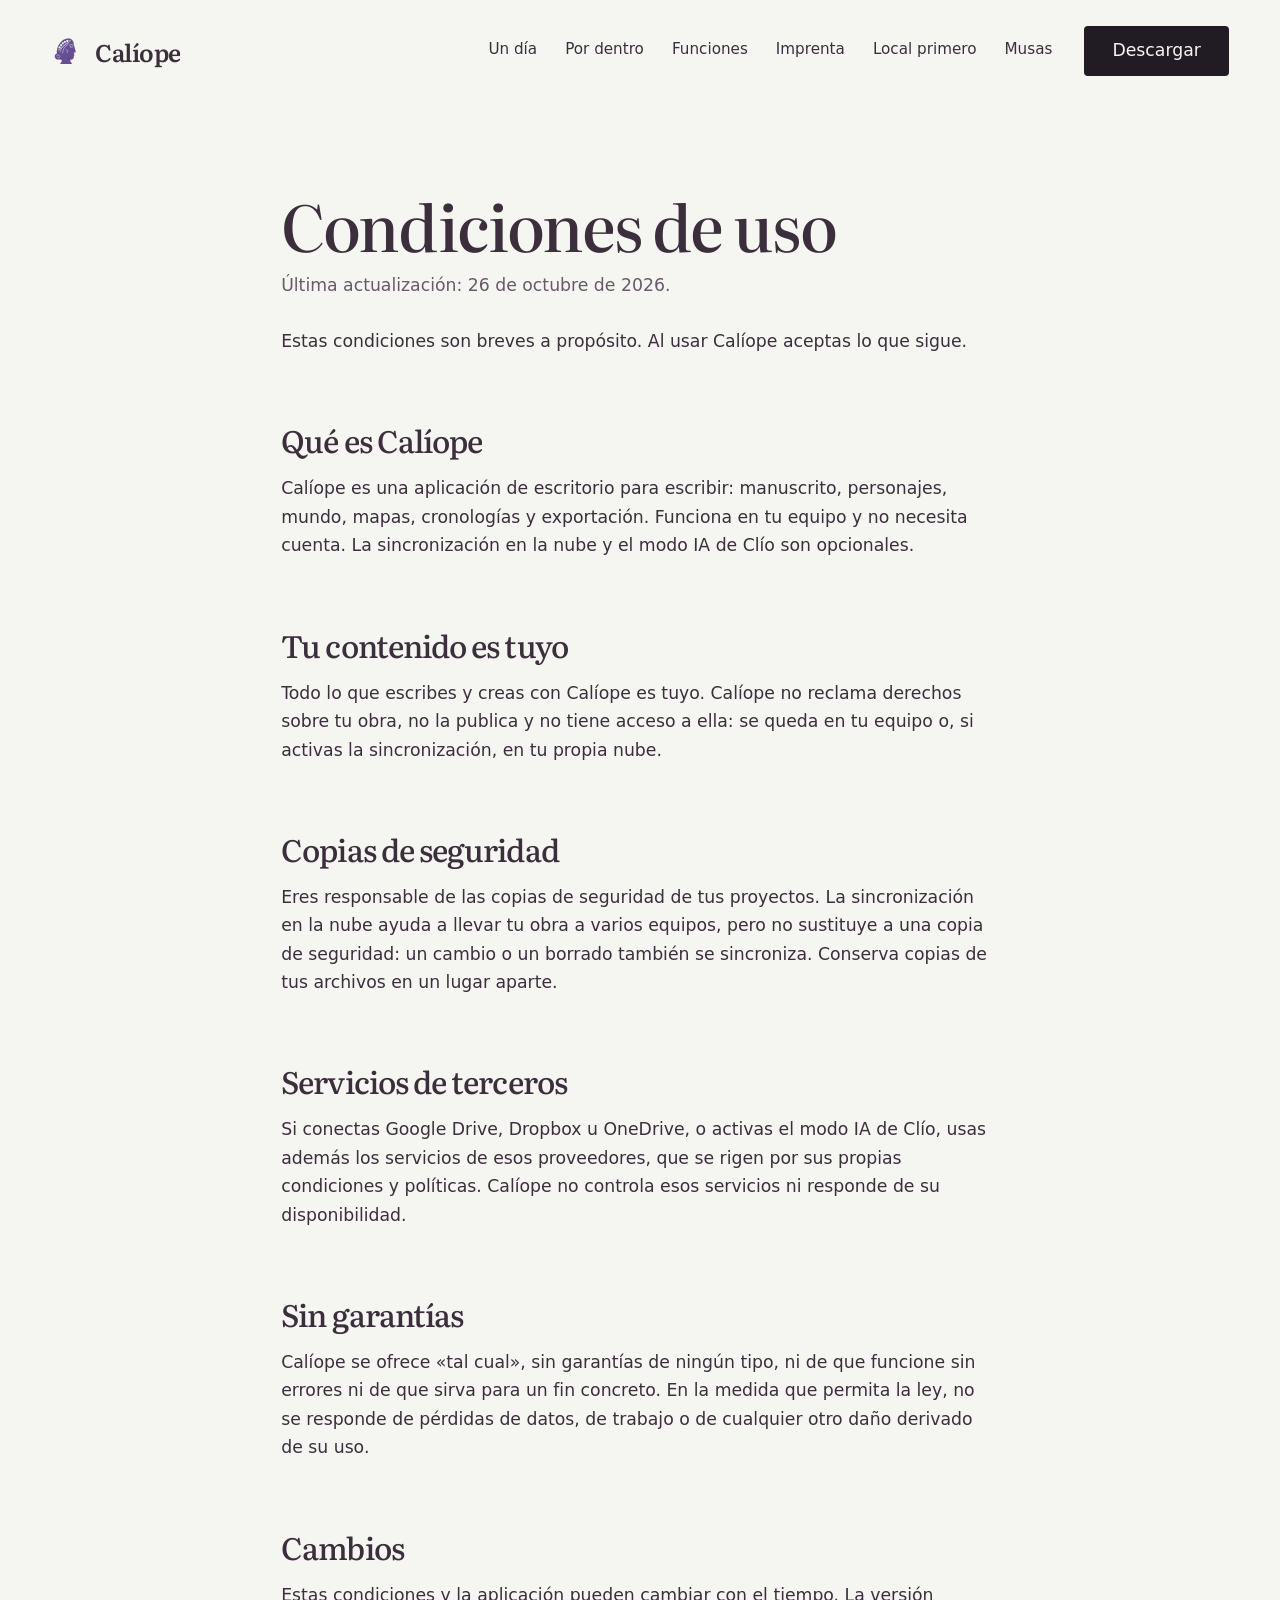
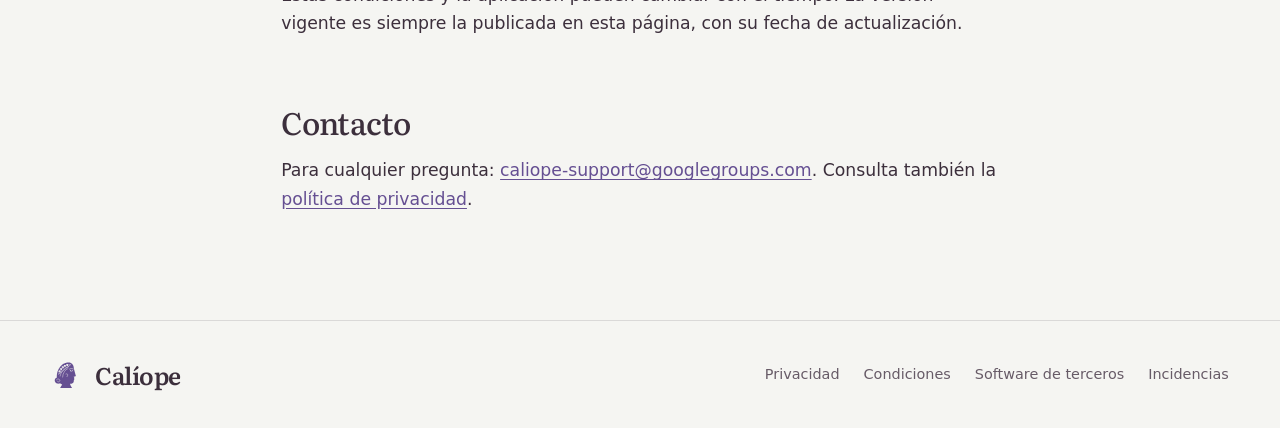
==== commit 7f384c9f: "Calíope 2.9.5: paleta Marfil tenue en la web, capturas y enlaces de descarga Co-Authored-By: Claude " ====
--- a/docs/condiciones.html
+++ b/docs/condiciones.html
@@ -5,7 +5,7 @@
 <meta name="viewport" content="width=device-width, initial-scale=1">
 <title>Condiciones de uso — Calíope</title>
 <meta name="description" content="Condiciones de uso de Calíope: qué es la aplicación, de quién es tu contenido y qué responsabilidades hay.">
-<meta name="theme-color" content="#F3F3F4">
+<meta name="theme-color" content="#F5F5F2">
 <meta name="color-scheme" content="light">
 <meta property="og:title" content="Condiciones de uso — Calíope">
 <meta property="og:description" content="Condiciones de uso de Calíope: qué es la aplicación, de quién es tu contenido y qué responsabilidades hay.">
--- a/docs/css/style.css
+++ b/docs/css/style.css
@@ -1,4 +1,4 @@
-:root{--paper:#F3F3F4;--paper2:#ECEBEE;--paper3:#F9F8F9;--ink:#332E3D;--muted:#5E5969;--plum:#1F1C24;--accent:#634F92;--accent-d:#584681;--lilac:#DCD4ED;--sage:#4E7C5D;--on-dark:#D7D3DF;--on-dark-2:#A7A1B5;--dark-2:#312E37;--sage-on-dark:#97C4A6;
+:root{--paper:#F5F5F2;--paper2:#EEEEEB;--paper3:#FAFAF7;--ink:#3C2F3C;--muted:#675B67;--plum:#211C24;--accent:#654F92;--accent-d:#5A4681;--lilac:#DDD4ED;--sage:#5E7A4B;--on-dark:#DED3DF;--on-dark-2:#B0A5B1;--dark-2:#332E37;--sage-on-dark:#A5BF92;
 --serif:"Literata",Georgia,serif;--sans:"Segoe UI Variable Text","Segoe UI",system-ui,-apple-system,sans-serif;--ease:cubic-bezier(.16,1,.3,1)}
 *{box-sizing:border-box}
 html{scroll-behavior:smooth}
@@ -75,7 +75,7 @@
 .muse{background:var(--paper3);padding:clamp(26px,3vw,44px);min-height:300px;border-radius:4px}
 .muse h3{font-size:2.8rem}
 .tag{font:600 .85rem var(--sans);letter-spacing:0;padding:3px 12px;border-radius:4px;margin-left:12px;vertical-align:middle}
-.tag.ai{background:transparent;color:#3F6A4F;box-shadow:inset 0 0 0 1px var(--sage)}.tag.no{background:var(--lilac);color:var(--plum)}
+.tag.ai{background:transparent;color:#4E653E;box-shadow:inset 0 0 0 1px var(--sage)}.tag.no{background:var(--lilac);color:var(--plum)}
 .muse p{margin:18px 0 0;color:var(--muted)}
 /* capturas */
 .shots h2{font-size:clamp(2.4rem,4.4vw,4rem);line-height:1.02;max-width:14em}
--- a/docs/css/extra.css
+++ b/docs/css/extra.css
@@ -1,7 +1,7 @@
 /* Calíope web: piezas añadidas en la versión «Lavanda en papel» (recorrido, galería con pestañas, Imprenta, preguntas). */
 @font-face{font-family:"Literata";src:url(../assets/fonts/Literata-VF.ttf) format("truetype");font-weight:200 900;font-style:normal;font-display:swap}
 @font-face{font-family:"Literata";src:url(../assets/fonts/Literata-Italic-VF.ttf) format("truetype");font-weight:200 900;font-style:italic;font-display:swap}
-:root{--dark-2:#312E37;--on-dark:#D7D3DF;--on-dark-2:#A7A1B5;--sage-on-dark:#97C4A6}
+:root{--dark-2:#332E37;--on-dark:#DED3DF;--on-dark-2:#B0A5B1;--sage-on-dark:#A5BF92}
 
 /* accesibilidad */
 .skip{position:absolute;left:12px;top:-64px;z-index:50;background:var(--plum);color:var(--paper);padding:12px 18px;border-radius:4px;font-weight:600}
@@ -131,12 +131,12 @@
 .screen p{font-size:4.5cqw;line-height:1.55;margin:0 0 .15em}
 .screen p+p{text-indent:1.4em}
 .screen .pr{margin-top:auto;height:.8cqw;background:rgba(0,0,0,.14);border-radius:1cqw;position:relative}
-.screen .pr::after{content:"";position:absolute;left:0;top:0;bottom:0;width:12%;background:#634F92;border-radius:1cqw}
+.screen .pr::after{content:"";position:absolute;left:0;top:0;bottom:0;width:12%;background:#654F92;border-radius:1cqw}
 .kindle .screen .pr::after{background:#1b1b1b}
-.win{width:min(100%,430px);background:#e9e8ec;border-radius:8px;overflow:hidden;box-shadow:0 26px 40px -10px rgba(0,0,0,.55);font-family:var(--sans);color:#332E3D}
+.win{width:min(100%,430px);background:#e9e8ec;border-radius:8px;overflow:hidden;box-shadow:0 26px 40px -10px rgba(0,0,0,.55);font-family:var(--sans);color:#3C2F3C}
 .win .tt{padding:9px 14px;font-size:12px;background:#d9d6df}
-.win .rb{display:flex;gap:16px;padding:7px 14px;font-size:12px;color:#5E5969;background:#ECEBEE}
-.win .rb b{color:#332E3D;font-weight:600}
+.win .rb{display:flex;gap:16px;padding:7px 14px;font-size:12px;color:#675B67;background:#EEEEEB}
+.win .rb b{color:#3C2F3C;font-weight:600}
 .win .area{background:#cfccd5;padding:14px}
 .win .pgw{aspect-ratio:3/3.7}
 .win .pg{background:#fff;font-family:var(--serif);padding:12cqw 14cqw}
@@ -146,7 +146,7 @@
 .win .pg p:first-of-type{text-indent:0}
 .win .pg .fo{position:absolute;left:0;right:0;bottom:5cqw;text-align:center;font-size:3cqw;color:#7a7683}
 .shot{margin-top:clamp(36px,5vw,64px);display:grid;grid-template-columns:minmax(0,7fr) minmax(0,5fr);gap:clamp(24px,4vw,56px);align-items:center}
-.shot .fr{background:#26232C}
+.shot .fr{background:#28232C}
 .shot h3{font-size:clamp(1.7rem,2.6vw,2.4rem);line-height:1.05;margin-bottom:12px;color:var(--on-dark)}
 .shot p{color:var(--on-dark-2);margin:0;max-width:28em}
 .cuida{list-style:none;margin:clamp(36px,5vw,64px) 0 0;padding:0;display:grid;grid-template-columns:repeat(4,minmax(0,1fr));gap:14px}
